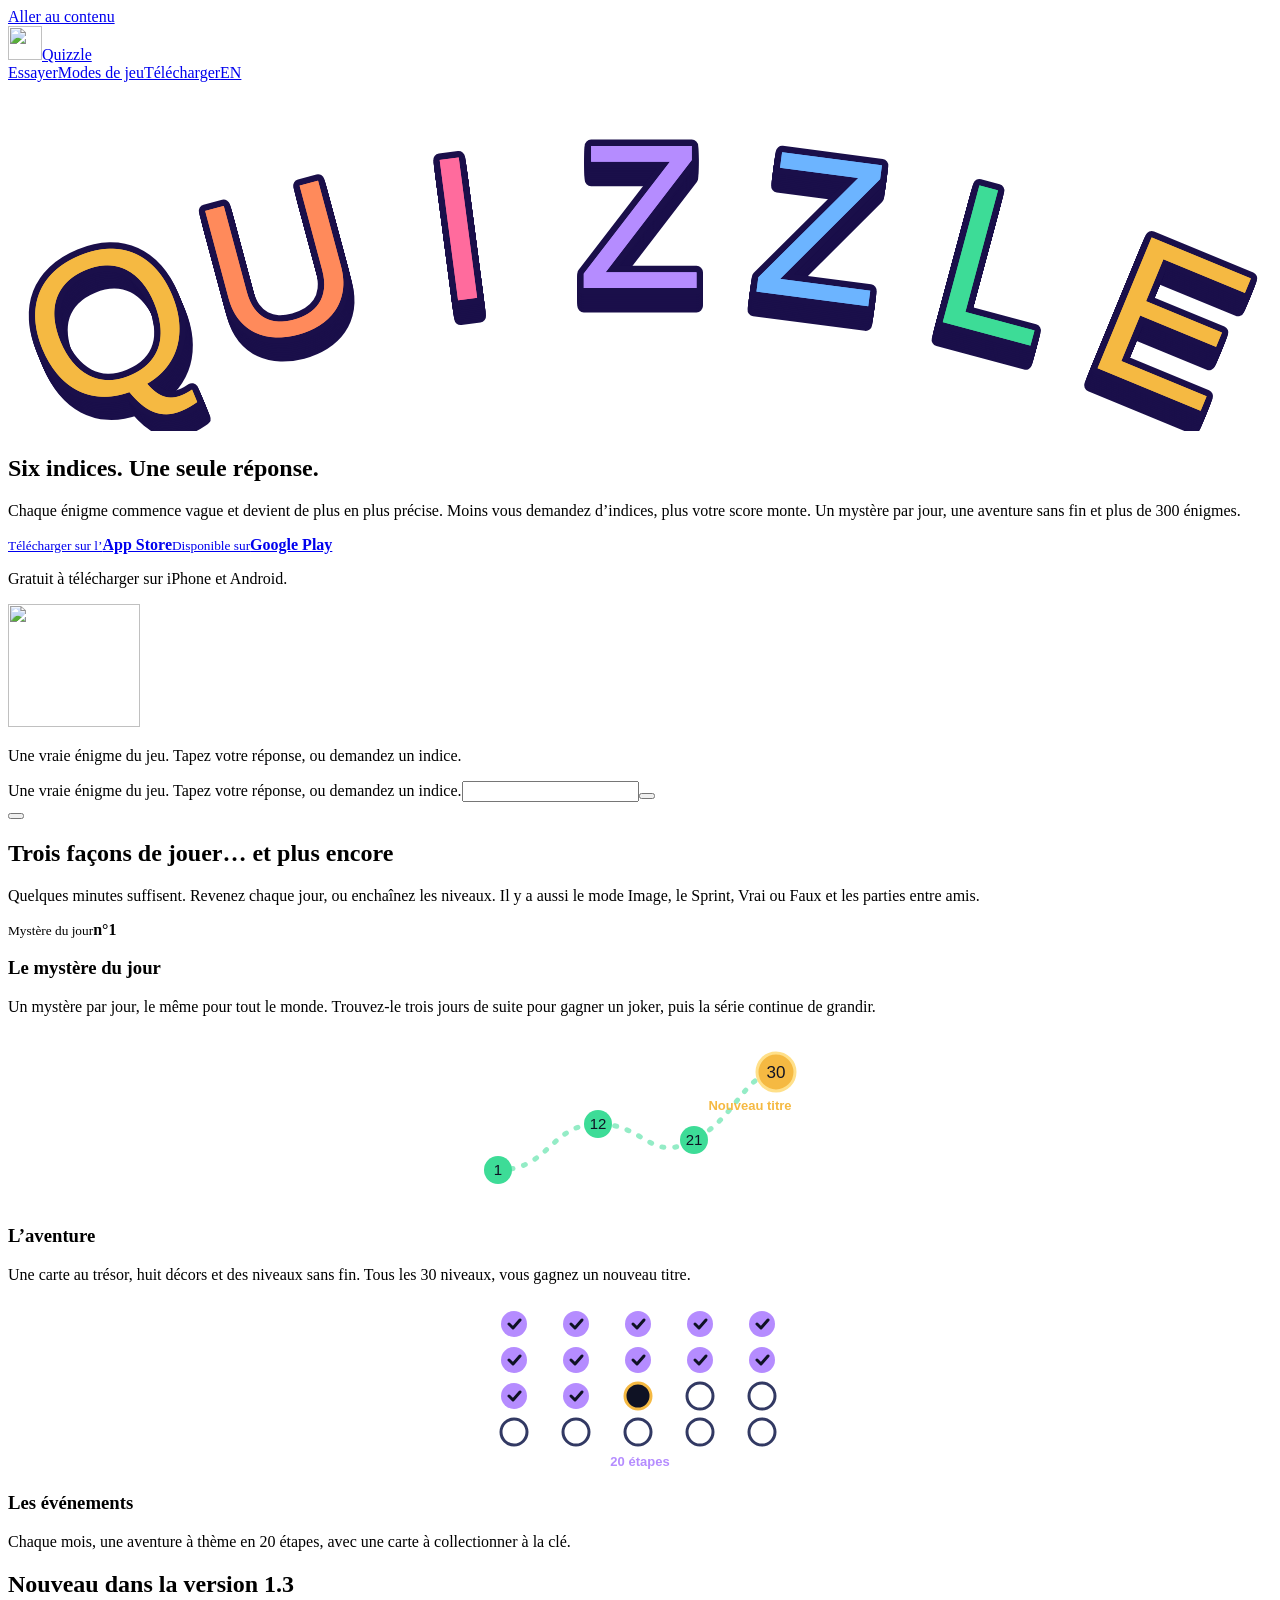
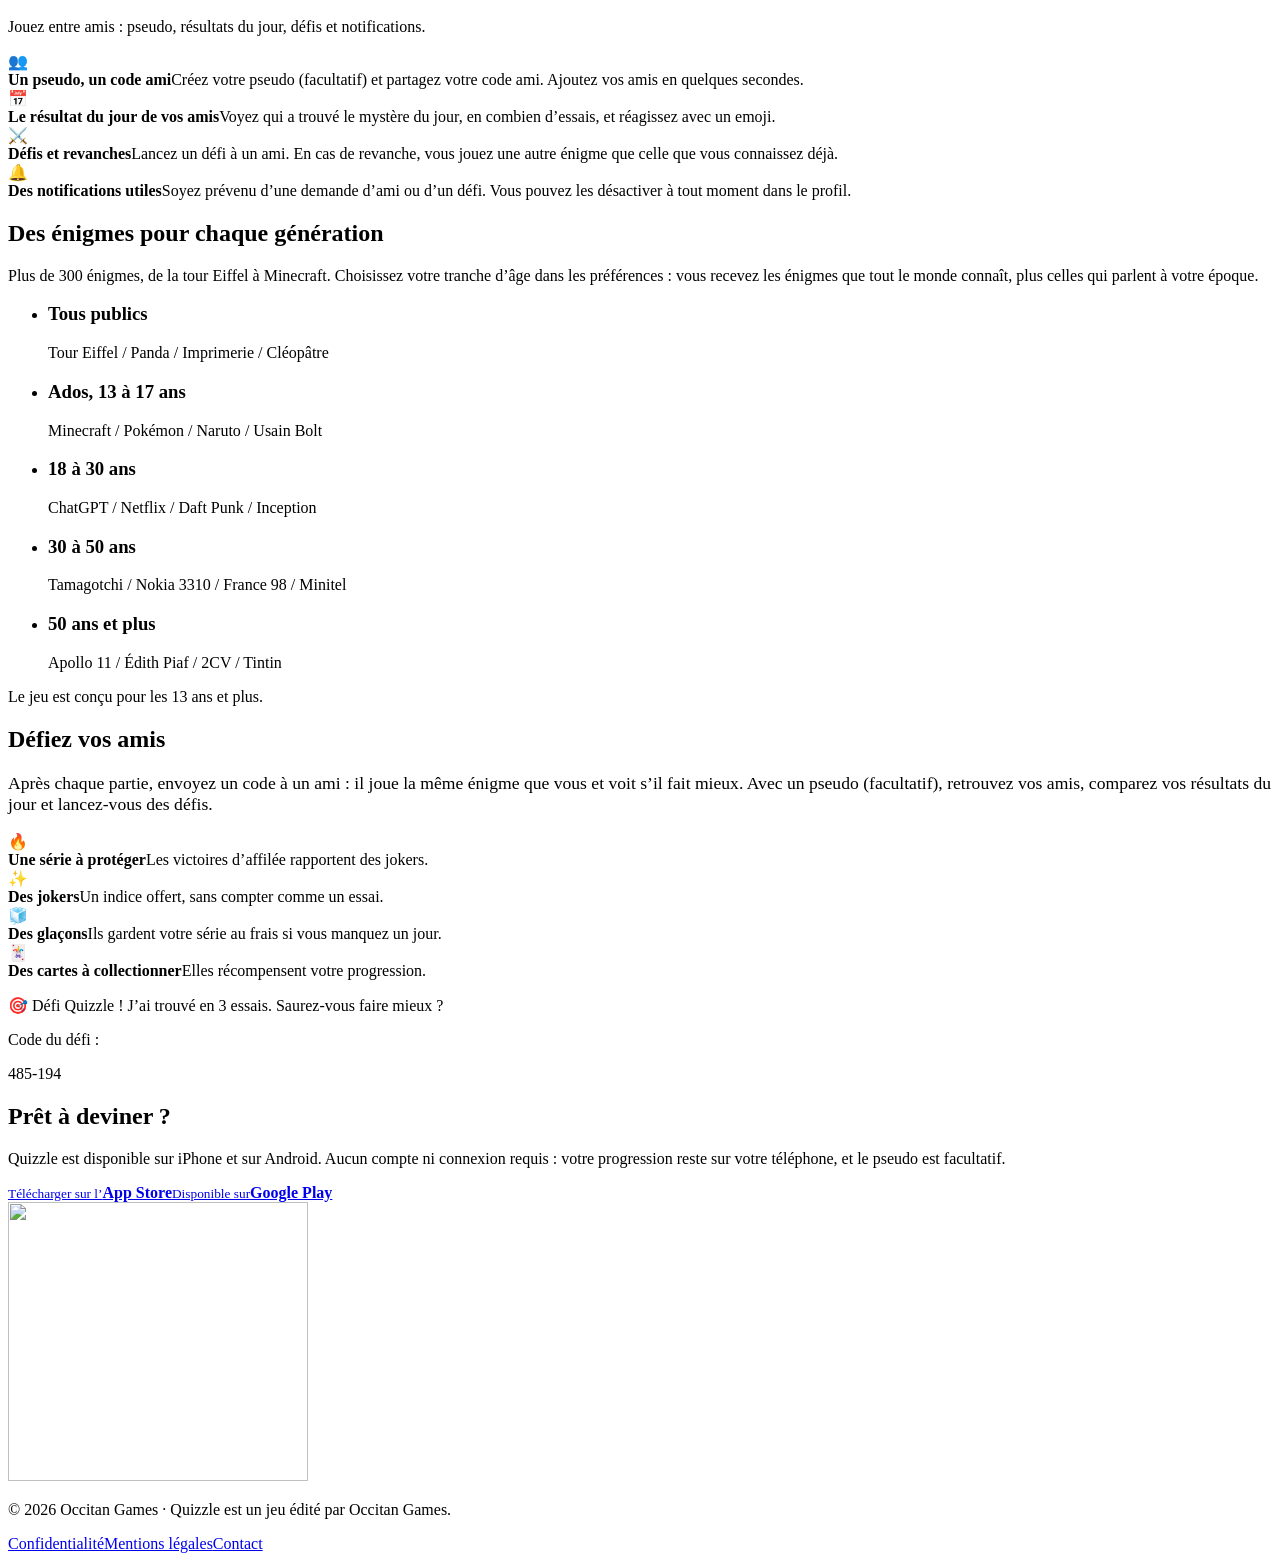
==== site/index.html @ 83d64d80 "Site : nouveautés de la 1.3 (pseudo, amis, défis, notifications), mention « sans compte » mise à jou" ====
<!doctype html>
<html lang="fr">
<head>
<meta charset="utf-8">
<meta name="viewport" content="width=device-width, initial-scale=1">
<title>Quizzle, le jeu des mystères : devinez à partir d’indices</title>
<meta name="description" content="Quizzle : six indices, une réponse. Un mystère par jour, une aventure sans fin, des événements mensuels, un mode Image, un Sprint et plus de 300 énigmes pour tous les âges. Gratuit sur iPhone et Android.">
<meta name="theme-color" content="#0F1224">

<link rel="canonical" href="https://occitangames.com/">
<link rel="alternate" hreflang="fr" href="https://occitangames.com/">
<link rel="alternate" hreflang="en" href="https://occitangames.com/en/">
<meta property="og:type" content="website">
<meta property="og:title" content="Quizzle, le jeu des mystères : devinez à partir d’indices">
<meta property="og:description" content="Quizzle : six indices, une réponse. Un mystère par jour, une aventure sans fin, des événements mensuels, un mode Image, un Sprint et plus de 300 énigmes pour tous les âges. Gratuit sur iPhone et Android.">
<meta property="og:image" content="https://occitangames.com/img/og.png">
<meta property="og:url" content="https://occitangames.com/">
<meta name="twitter:card" content="summary_large_image">
<link rel="icon" type="image/png" href="img/favicon.png">
<link rel="apple-touch-icon" href="img/apple-touch-icon.png">
<link rel="preload" href="fonts/lilita-one-latin-400-normal.woff2" as="font" type="font/woff2" crossorigin>
<link rel="stylesheet" href="assets/style.css">
</head>
<body>
<a class="saut" href="#contenu">Aller au contenu</a>
<header class="entete"><div class="conteneur">
<a class="marque" href="./"><img src="img/favicon.png" alt="" width="34" height="34">Quizzle</a>
<nav class="nav" aria-label="Navigation"><a class="lien-nav" href="#essai">Essayer</a><a class="lien-nav" href="#modes">Modes de jeu</a><a class="lien-nav" href="#telecharger">Télécharger</a><a class="langue" href="en/" hreflang="en" lang="en" aria-label="English version">EN</a></nav>
</div></header>
<main id="contenu">
<section class="heros"><div class="conteneur">
<div>
<svg class="mot-marque" viewBox="-24 0 688 190" role="img" aria-label="Quizzle"><g transform="translate(44.9 166.6) rotate(-22.46)"><g class="lettre" style="--i:0" text-anchor="middle" font-family="Lilita One, sans-serif" font-size="112"><text y="10" fill="#7a5c21" stroke="#1A0F4A" stroke-width="7" stroke-linejoin="round">Q</text><text y="9" fill="#7d5f22" stroke="#1A0F4A" stroke-width="7" stroke-linejoin="round">Q</text><text y="8" fill="#806123" stroke="#1A0F4A" stroke-width="7" stroke-linejoin="round">Q</text><text y="7" fill="#836323" stroke="#1A0F4A" stroke-width="7" stroke-linejoin="round">Q</text><text y="6" fill="#866524" stroke="#1A0F4A" stroke-width="7" stroke-linejoin="round">Q</text><text y="5" fill="#896825" stroke="#1A0F4A" stroke-width="7" stroke-linejoin="round">Q</text><text y="4" fill="#8c6a26" stroke="#1A0F4A" stroke-width="7" stroke-linejoin="round">Q</text><text y="3" fill="#8f6c27" stroke="#1A0F4A" stroke-width="7" stroke-linejoin="round">Q</text><text y="2" fill="#926e27" stroke="#1A0F4A" stroke-width="7" stroke-linejoin="round">Q</text><text y="1" fill="#957028" stroke="#1A0F4A" stroke-width="7" stroke-linejoin="round">Q</text><text fill="#F5B942" stroke="#1A0F4A" stroke-width="7" stroke-linejoin="round" paint-order="stroke">Q</text><text fill="#F5B942" stroke="none">Q</text></g></g><g transform="translate(134.0 136.4) rotate(-14.97)"><g class="lettre" style="--i:1" text-anchor="middle" font-family="Lilita One, sans-serif" font-size="112"><text y="10" fill="#80452e" stroke="#1A0F4A" stroke-width="7" stroke-linejoin="round">U</text><text y="9" fill="#83472f" stroke="#1A0F4A" stroke-width="7" stroke-linejoin="round">U</text><text y="8" fill="#864830" stroke="#1A0F4A" stroke-width="7" stroke-linejoin="round">U</text><text y="7" fill="#894a31" stroke="#1A0F4A" stroke-width="7" stroke-linejoin="round">U</text><text y="6" fill="#8c4c32" stroke="#1A0F4A" stroke-width="7" stroke-linejoin="round">U</text><text y="5" fill="#8f4d33" stroke="#1A0F4A" stroke-width="7" stroke-linejoin="round">U</text><text y="4" fill="#924f34" stroke="#1A0F4A" stroke-width="7" stroke-linejoin="round">U</text><text y="3" fill="#955135" stroke="#1A0F4A" stroke-width="7" stroke-linejoin="round">U</text><text y="2" fill="#985236" stroke="#1A0F4A" stroke-width="7" stroke-linejoin="round">U</text><text y="1" fill="#9b5437" stroke="#1A0F4A" stroke-width="7" stroke-linejoin="round">U</text><text fill="#FF8A5B" stroke="#1A0F4A" stroke-width="7" stroke-linejoin="round" paint-order="stroke">U</text><text fill="#FF8A5B" stroke="none">U</text></g></g><g transform="translate(226.2 118.1) rotate(-7.49)"><g class="lettre" style="--i:2" text-anchor="middle" font-family="Lilita One, sans-serif" font-size="112"><text y="10" fill="#80364e" stroke="#1A0F4A" stroke-width="7" stroke-linejoin="round">I</text><text y="9" fill="#833750" stroke="#1A0F4A" stroke-width="7" stroke-linejoin="round">I</text><text y="8" fill="#863852" stroke="#1A0F4A" stroke-width="7" stroke-linejoin="round">I</text><text y="7" fill="#893954" stroke="#1A0F4A" stroke-width="7" stroke-linejoin="round">I</text><text y="6" fill="#8c3b56" stroke="#1A0F4A" stroke-width="7" stroke-linejoin="round">I</text><text y="5" fill="#8f3c58" stroke="#1A0F4A" stroke-width="7" stroke-linejoin="round">I</text><text y="4" fill="#923d5a" stroke="#1A0F4A" stroke-width="7" stroke-linejoin="round">I</text><text y="3" fill="#953e5c" stroke="#1A0F4A" stroke-width="7" stroke-linejoin="round">I</text><text y="2" fill="#98405e" stroke="#1A0F4A" stroke-width="7" stroke-linejoin="round">I</text><text y="1" fill="#9b415f" stroke="#1A0F4A" stroke-width="7" stroke-linejoin="round">I</text><text fill="#FF6B9D" stroke="#1A0F4A" stroke-width="7" stroke-linejoin="round" paint-order="stroke">I</text><text fill="#FF6B9D" stroke="none">I</text></g></g><g transform="translate(320.0 112.0) rotate(0.00)"><g class="lettre" style="--i:3" text-anchor="middle" font-family="Lilita One, sans-serif" font-size="112"><text y="10" fill="#5a4680" stroke="#1A0F4A" stroke-width="7" stroke-linejoin="round">Z</text><text y="9" fill="#5d4883" stroke="#1A0F4A" stroke-width="7" stroke-linejoin="round">Z</text><text y="8" fill="#5f4986" stroke="#1A0F4A" stroke-width="7" stroke-linejoin="round">Z</text><text y="7" fill="#614b89" stroke="#1A0F4A" stroke-width="7" stroke-linejoin="round">Z</text><text y="6" fill="#634d8c" stroke="#1A0F4A" stroke-width="7" stroke-linejoin="round">Z</text><text y="5" fill="#654e8f" stroke="#1A0F4A" stroke-width="7" stroke-linejoin="round">Z</text><text y="4" fill="#685092" stroke="#1A0F4A" stroke-width="7" stroke-linejoin="round">Z</text><text y="3" fill="#6a5295" stroke="#1A0F4A" stroke-width="7" stroke-linejoin="round">Z</text><text y="2" fill="#6c5398" stroke="#1A0F4A" stroke-width="7" stroke-linejoin="round">Z</text><text y="1" fill="#6e559b" stroke="#1A0F4A" stroke-width="7" stroke-linejoin="round">Z</text><text fill="#B58CFF" stroke="#1A0F4A" stroke-width="7" stroke-linejoin="round" paint-order="stroke">Z</text><text fill="#B58CFF" stroke="none">Z</text></g></g><g transform="translate(413.8 118.1) rotate(7.49)"><g class="lettre" style="--i:4" text-anchor="middle" font-family="Lilita One, sans-serif" font-size="112"><text y="10" fill="#365a80" stroke="#1A0F4A" stroke-width="7" stroke-linejoin="round">Z</text><text y="9" fill="#375c83" stroke="#1A0F4A" stroke-width="7" stroke-linejoin="round">Z</text><text y="8" fill="#395e86" stroke="#1A0F4A" stroke-width="7" stroke-linejoin="round">Z</text><text y="7" fill="#3a6089" stroke="#1A0F4A" stroke-width="7" stroke-linejoin="round">Z</text><text y="6" fill="#3b638c" stroke="#1A0F4A" stroke-width="7" stroke-linejoin="round">Z</text><text y="5" fill="#3c658f" stroke="#1A0F4A" stroke-width="7" stroke-linejoin="round">Z</text><text y="4" fill="#3e6792" stroke="#1A0F4A" stroke-width="7" stroke-linejoin="round">Z</text><text y="3" fill="#3f6995" stroke="#1A0F4A" stroke-width="7" stroke-linejoin="round">Z</text><text y="2" fill="#406b98" stroke="#1A0F4A" stroke-width="7" stroke-linejoin="round">Z</text><text y="1" fill="#426d9b" stroke="#1A0F4A" stroke-width="7" stroke-linejoin="round">Z</text><text fill="#6CB4FF" stroke="#1A0F4A" stroke-width="7" stroke-linejoin="round" paint-order="stroke">Z</text><text fill="#6CB4FF" stroke="none">Z</text></g></g><g transform="translate(506.0 136.4) rotate(14.97)"><g class="lettre" style="--i:5" text-anchor="middle" font-family="Lilita One, sans-serif" font-size="112"><text y="10" fill="#1e6e4c" stroke="#1A0F4A" stroke-width="7" stroke-linejoin="round">L</text><text y="9" fill="#1f714d" stroke="#1A0F4A" stroke-width="7" stroke-linejoin="round">L</text><text y="8" fill="#20734f" stroke="#1A0F4A" stroke-width="7" stroke-linejoin="round">L</text><text y="7" fill="#217651" stroke="#1A0F4A" stroke-width="7" stroke-linejoin="round">L</text><text y="6" fill="#217953" stroke="#1A0F4A" stroke-width="7" stroke-linejoin="round">L</text><text y="5" fill="#227b55" stroke="#1A0F4A" stroke-width="7" stroke-linejoin="round">L</text><text y="4" fill="#237e56" stroke="#1A0F4A" stroke-width="7" stroke-linejoin="round">L</text><text y="3" fill="#248058" stroke="#1A0F4A" stroke-width="7" stroke-linejoin="round">L</text><text y="2" fill="#24835a" stroke="#1A0F4A" stroke-width="7" stroke-linejoin="round">L</text><text y="1" fill="#25865c" stroke="#1A0F4A" stroke-width="7" stroke-linejoin="round">L</text><text fill="#3DDC97" stroke="#1A0F4A" stroke-width="7" stroke-linejoin="round" paint-order="stroke">L</text><text fill="#3DDC97" stroke="none">L</text></g></g><g transform="translate(595.1 166.6) rotate(22.46)"><g class="lettre" style="--i:6" text-anchor="middle" font-family="Lilita One, sans-serif" font-size="112"><text y="10" fill="#7a5c21" stroke="#1A0F4A" stroke-width="7" stroke-linejoin="round">E</text><text y="9" fill="#7d5f22" stroke="#1A0F4A" stroke-width="7" stroke-linejoin="round">E</text><text y="8" fill="#806123" stroke="#1A0F4A" stroke-width="7" stroke-linejoin="round">E</text><text y="7" fill="#836323" stroke="#1A0F4A" stroke-width="7" stroke-linejoin="round">E</text><text y="6" fill="#866524" stroke="#1A0F4A" stroke-width="7" stroke-linejoin="round">E</text><text y="5" fill="#896825" stroke="#1A0F4A" stroke-width="7" stroke-linejoin="round">E</text><text y="4" fill="#8c6a26" stroke="#1A0F4A" stroke-width="7" stroke-linejoin="round">E</text><text y="3" fill="#8f6c27" stroke="#1A0F4A" stroke-width="7" stroke-linejoin="round">E</text><text y="2" fill="#926e27" stroke="#1A0F4A" stroke-width="7" stroke-linejoin="round">E</text><text y="1" fill="#957028" stroke="#1A0F4A" stroke-width="7" stroke-linejoin="round">E</text><text fill="#F5B942" stroke="#1A0F4A" stroke-width="7" stroke-linejoin="round" paint-order="stroke">E</text><text fill="#F5B942" stroke="none">E</text></g></g></svg>
<h1>Six indices. Une seule réponse.</h1>
<p class="chapeau">Chaque énigme commence vague et devient de plus en plus précise. Moins vous demandez d’indices, plus votre score monte. Un mystère par jour, une aventure sans fin et plus de 300 énigmes.</p>
<div class="boutiques"><a class="boutique" href="https://apps.apple.com/fr/app/quizzle/id6826238020" rel="noopener"><small>Télécharger sur l’</small><strong>App Store</strong></a><a class="boutique" href="https://play.google.com/store/apps/details?id=com.occitangames.quizzle" rel="noopener"><small>Disponible sur</small><strong>Google Play</strong></a></div>
<p class="note-bientot">Gratuit à télécharger sur iPhone et Android.</p>
</div>
<div class="essai" id="essai">
<img class="mascotte-coin" src="img/mascotte.svg" alt="" width="132" height="123">
<p class="essai-intro">Une vraie énigme du jeu. Tapez votre réponse, ou demandez un indice.</p>
<div class="enigme" id="enigme">
<p class="enigme-cat"></p>
<ol class="indices" aria-live="polite"></ol>
<div class="pastilles"></div>
<form class="saisie" autocomplete="off"><label class="sr-only" for="reponse">Une vraie énigme du jeu. Tapez votre réponse, ou demandez un indice.</label><input id="reponse" name="reponse" type="text" enterkeyhint="send" autocapitalize="words" spellcheck="false"><button class="btn" type="submit"></button></form>
<div class="actions"><button class="btn btn-2" type="button" data-suivant></button></div>
<p class="message" role="status"></p>
<div class="resultat-zone"></div>
</div>
</div>
</div></section>

<section id="modes"><div class="conteneur">
<div class="intro-section"><h2>Trois façons de jouer… et plus encore</h2><p>Quelques minutes suffisent. Revenez chaque jour, ou enchaînez les niveaux. Il y a aussi le mode Image, le Sprint, Vrai ou Faux et les parties entre amis.</p></div>
<div class="modes">
<article class="mode">
<div class="visuel"><div class="ticket"><div class="ticket-corps"><small>Mystère du jour</small><strong>n°<span data-numero>1</span></strong><div class="ticket-pips" aria-hidden="true"><i></i><i></i><i></i><i></i><i></i><i></i></div></div></div></div>
<h3>Le mystère du jour</h3><p>Un mystère par jour, le même pour tout le monde. Trouvez-le trois jours de suite pour gagner un joker, puis la série continue de grandir.</p>
</article>
<article class="mode">
<div class="visuel"><svg viewBox="0 0 320 170" role="img" aria-label="Nouveau titre" width="100%" height="170">
<path d="M18 138 C70 138 70 92 118 92 S170 132 214 108 S262 44 296 40" fill="none" stroke="#3DDC97" stroke-opacity=".55" stroke-width="5" stroke-dasharray="2 11" stroke-linecap="round"/>
<g font-family="Lilita One, sans-serif" font-size="15" text-anchor="middle" fill="#0F1224">
<circle cx="18" cy="138" r="14" fill="#3DDC97"/><text x="18" y="143">1</text>
<circle cx="118" cy="92" r="14" fill="#3DDC97"/><text x="118" y="97">12</text>
<circle cx="214" cy="108" r="14" fill="#3DDC97"/><text x="214" y="113">21</text>
<circle cx="296" cy="40" r="19" fill="#F5B942" stroke="#FFE08A" stroke-width="3"/><text x="296" y="46" font-size="17">30</text>
</g>
<text x="270" y="78" text-anchor="middle" fill="#F5B942" font-family="DM Sans, sans-serif" font-weight="700" font-size="13">Nouveau titre</text>
</svg></div>
<h3>L’aventure</h3><p>Une carte au trésor, huit décors et des niveaux sans fin. Tous les 30 niveaux, vous gagnez un nouveau titre.</p>
</article>
<article class="mode">
<div class="visuel"><svg viewBox="0 0 320 170" role="img" aria-label="20 étapes" width="100%" height="170"><circle cx="34" cy="24" r="13" fill="#B58CFF"/><path d="M29 24 l4 4 l7 -8" fill="none" stroke="#0F1224" stroke-width="3" stroke-linecap="round" stroke-linejoin="round"/><circle cx="96" cy="24" r="13" fill="#B58CFF"/><path d="M91 24 l4 4 l7 -8" fill="none" stroke="#0F1224" stroke-width="3" stroke-linecap="round" stroke-linejoin="round"/><circle cx="158" cy="24" r="13" fill="#B58CFF"/><path d="M153 24 l4 4 l7 -8" fill="none" stroke="#0F1224" stroke-width="3" stroke-linecap="round" stroke-linejoin="round"/><circle cx="220" cy="24" r="13" fill="#B58CFF"/><path d="M215 24 l4 4 l7 -8" fill="none" stroke="#0F1224" stroke-width="3" stroke-linecap="round" stroke-linejoin="round"/><circle cx="282" cy="24" r="13" fill="#B58CFF"/><path d="M277 24 l4 4 l7 -8" fill="none" stroke="#0F1224" stroke-width="3" stroke-linecap="round" stroke-linejoin="round"/><circle cx="34" cy="60" r="13" fill="#B58CFF"/><path d="M29 60 l4 4 l7 -8" fill="none" stroke="#0F1224" stroke-width="3" stroke-linecap="round" stroke-linejoin="round"/><circle cx="96" cy="60" r="13" fill="#B58CFF"/><path d="M91 60 l4 4 l7 -8" fill="none" stroke="#0F1224" stroke-width="3" stroke-linecap="round" stroke-linejoin="round"/><circle cx="158" cy="60" r="13" fill="#B58CFF"/><path d="M153 60 l4 4 l7 -8" fill="none" stroke="#0F1224" stroke-width="3" stroke-linecap="round" stroke-linejoin="round"/><circle cx="220" cy="60" r="13" fill="#B58CFF"/><path d="M215 60 l4 4 l7 -8" fill="none" stroke="#0F1224" stroke-width="3" stroke-linecap="round" stroke-linejoin="round"/><circle cx="282" cy="60" r="13" fill="#B58CFF"/><path d="M277 60 l4 4 l7 -8" fill="none" stroke="#0F1224" stroke-width="3" stroke-linecap="round" stroke-linejoin="round"/><circle cx="34" cy="96" r="13" fill="#B58CFF"/><path d="M29 96 l4 4 l7 -8" fill="none" stroke="#0F1224" stroke-width="3" stroke-linecap="round" stroke-linejoin="round"/><circle cx="96" cy="96" r="13" fill="#B58CFF"/><path d="M91 96 l4 4 l7 -8" fill="none" stroke="#0F1224" stroke-width="3" stroke-linecap="round" stroke-linejoin="round"/><circle cx="158" cy="96" r="13" fill="#0F1224" stroke="#F5B942" stroke-width="3"/><circle cx="220" cy="96" r="13" fill="none" stroke="#323963" stroke-width="3"/><circle cx="282" cy="96" r="13" fill="none" stroke="#323963" stroke-width="3"/><circle cx="34" cy="132" r="13" fill="none" stroke="#323963" stroke-width="3"/><circle cx="96" cy="132" r="13" fill="none" stroke="#323963" stroke-width="3"/><circle cx="158" cy="132" r="13" fill="none" stroke="#323963" stroke-width="3"/><circle cx="220" cy="132" r="13" fill="none" stroke="#323963" stroke-width="3"/><circle cx="282" cy="132" r="13" fill="none" stroke="#323963" stroke-width="3"/><text x="160" y="166" text-anchor="middle" fill="#B58CFF" font-family="DM Sans, sans-serif" font-weight="700" font-size="13">20 étapes</text></svg></div>
<h3>Les événements</h3><p>Chaque mois, une aventure à thème en 20 étapes, avec une carte à collectionner à la clé.</p>
</article>
</div>
</div></section>

<section id="nouveautes"><div class="conteneur">
<div class="intro-section"><h2>Nouveau dans la version 1.3</h2><p>Jouez entre amis : pseudo, résultats du jour, défis et notifications.</p></div>
<div class="petits">
<div class="petit"><span class="emoji" aria-hidden="true">👥</span><div><strong>Un pseudo, un code ami</strong><span>Créez votre pseudo (facultatif) et partagez votre code ami. Ajoutez vos amis en quelques secondes.</span></div></div>
<div class="petit"><span class="emoji" aria-hidden="true">📅</span><div><strong>Le résultat du jour de vos amis</strong><span>Voyez qui a trouvé le mystère du jour, en combien d’essais, et réagissez avec un emoji.</span></div></div>
<div class="petit"><span class="emoji" aria-hidden="true">⚔️</span><div><strong>Défis et revanches</strong><span>Lancez un défi à un ami. En cas de revanche, vous jouez une autre énigme que celle que vous connaissez déjà.</span></div></div>
<div class="petit"><span class="emoji" aria-hidden="true">🔔</span><div><strong>Des notifications utiles</strong><span>Soyez prévenu d’une demande d’ami ou d’un défi. Vous pouvez les désactiver à tout moment dans le profil.</span></div></div>
</div>
</div></section>

<section class="ages-fond"><div class="conteneur">
<div class="intro-section"><h2>Des énigmes pour chaque génération</h2><p>Plus de 300 énigmes, de la tour Eiffel à Minecraft. Choisissez votre tranche d’âge dans les préférences : vous recevez les énigmes que tout le monde connaît, plus celles qui parlent à votre époque.</p></div>
<ul class="ages"><li><h3>Tous publics</h3><p class="sujets"> Tour Eiffel <span aria-hidden="true">/</span> Panda <span aria-hidden="true">/</span> Imprimerie <span aria-hidden="true">/</span> Cléopâtre </p></li><li><h3>Ados, 13 à 17 ans</h3><p class="sujets"> Minecraft <span aria-hidden="true">/</span> Pokémon <span aria-hidden="true">/</span> Naruto <span aria-hidden="true">/</span> Usain Bolt </p></li><li><h3>18 à 30 ans</h3><p class="sujets"> ChatGPT <span aria-hidden="true">/</span> Netflix <span aria-hidden="true">/</span> Daft Punk <span aria-hidden="true">/</span> Inception </p></li><li><h3>30 à 50 ans</h3><p class="sujets"> Tamagotchi <span aria-hidden="true">/</span> Nokia 3310 <span aria-hidden="true">/</span> France 98 <span aria-hidden="true">/</span> Minitel </p></li><li><h3>50 ans et plus</h3><p class="sujets"> Apollo 11 <span aria-hidden="true">/</span> Édith Piaf <span aria-hidden="true">/</span> 2CV <span aria-hidden="true">/</span> Tintin </p></li></ul>
<p class="ages-note">Le jeu est conçu pour les 13 ans et plus.</p>
</div></section>

<section><div class="conteneur amis">
<div>
<h2>Défiez vos amis</h2>
<p class="intro-section" style="color:var(--texte-2);margin-top:14px;font-size:1.1rem">Après chaque partie, envoyez un code à un ami : il joue la même énigme que vous et voit s’il fait mieux. Avec un pseudo (facultatif), retrouvez vos amis, comparez vos résultats du jour et lancez-vous des défis.</p>
<div class="petits">
<div class="petit"><span class="emoji" aria-hidden="true">🔥</span><div><strong>Une série à protéger</strong><span>Les victoires d’affilée rapportent des jokers.</span></div></div>
<div class="petit"><span class="emoji" aria-hidden="true">✨</span><div><strong>Des jokers</strong><span>Un indice offert, sans compter comme un essai.</span></div></div>
<div class="petit"><span class="emoji" aria-hidden="true">🧊</span><div><strong>Des glaçons</strong><span>Ils gardent votre série au frais si vous manquez un jour.</span></div></div>
<div class="petit"><span class="emoji" aria-hidden="true">🃏</span><div><strong>Des cartes à collectionner</strong><span>Elles récompensent votre progression.</span></div></div>
</div>
</div>
<div class="bulle"><p>🎯 Défi Quizzle ! J’ai trouvé en 3 essais. Saurez-vous faire mieux ?</p><p>Code du défi :</p><p><span class="code">485-194</span></p></div>
</div></section>

<section class="final" id="telecharger"><div class="conteneur"><div class="final-corps">
<div>
<h2>Prêt à deviner ?</h2>
<p>Quizzle est disponible sur iPhone et sur Android. Aucun compte ni connexion requis : votre progression reste sur votre téléphone, et le pseudo est facultatif.</p>
<div class="boutiques"><a class="boutique" href="https://apps.apple.com/fr/app/quizzle/id6826238020" rel="noopener"><small>Télécharger sur l’</small><strong>App Store</strong></a><a class="boutique" href="https://play.google.com/store/apps/details?id=com.occitangames.quizzle" rel="noopener"><small>Disponible sur</small><strong>Google Play</strong></a></div>
</div>
<img class="final-mascotte" src="img/mascotte.svg" alt="" width="300" height="279" loading="lazy">
</div></div></section>
</main>
<script src="assets/app.js" defer></script>
<footer class="pied"><div class="conteneur">
<p>© 2026 Occitan Games · Quizzle est un jeu édité par Occitan Games.</p>
<nav aria-label="Confidentialité"><a href="confidentialite.html">Confidentialité</a><a href="mentions-legales.html">Mentions légales</a><a href="mailto:contact@occitangames.com">Contact</a></nav>
</div></footer>
</body>
</html>
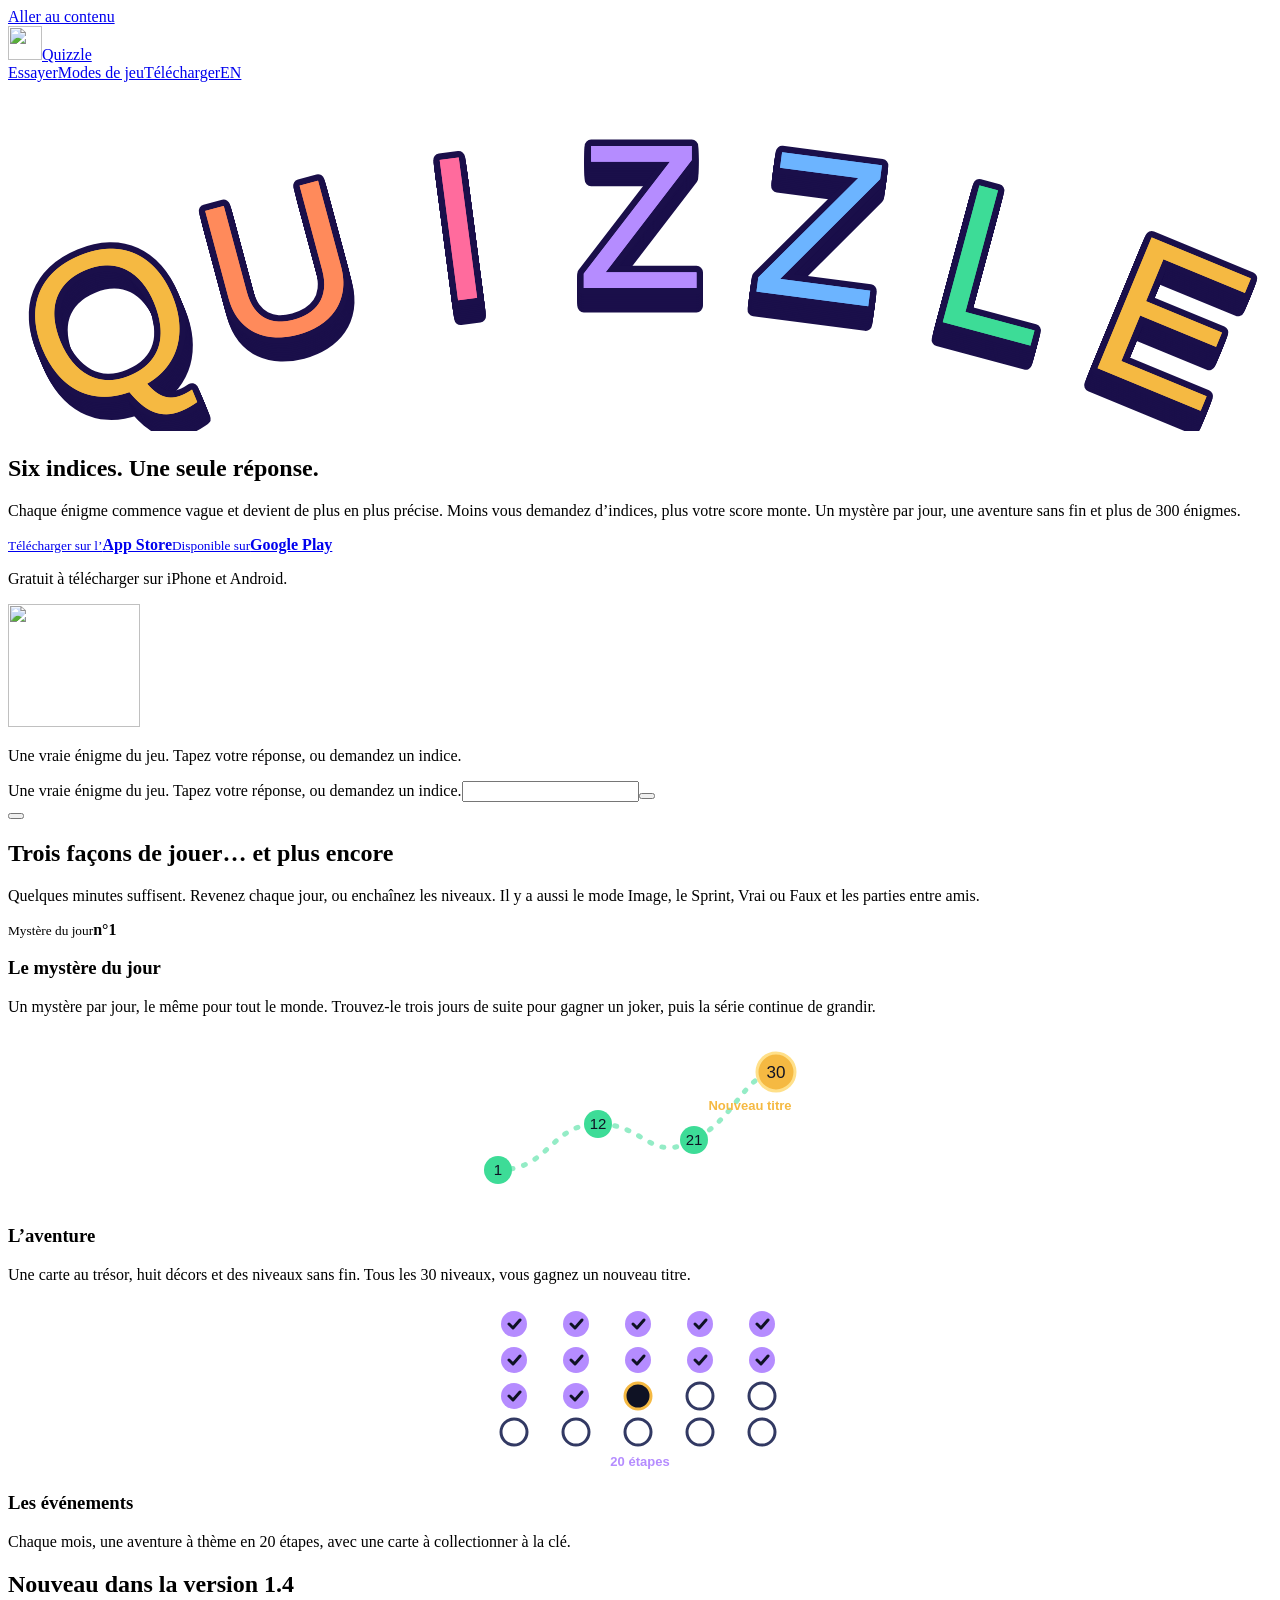
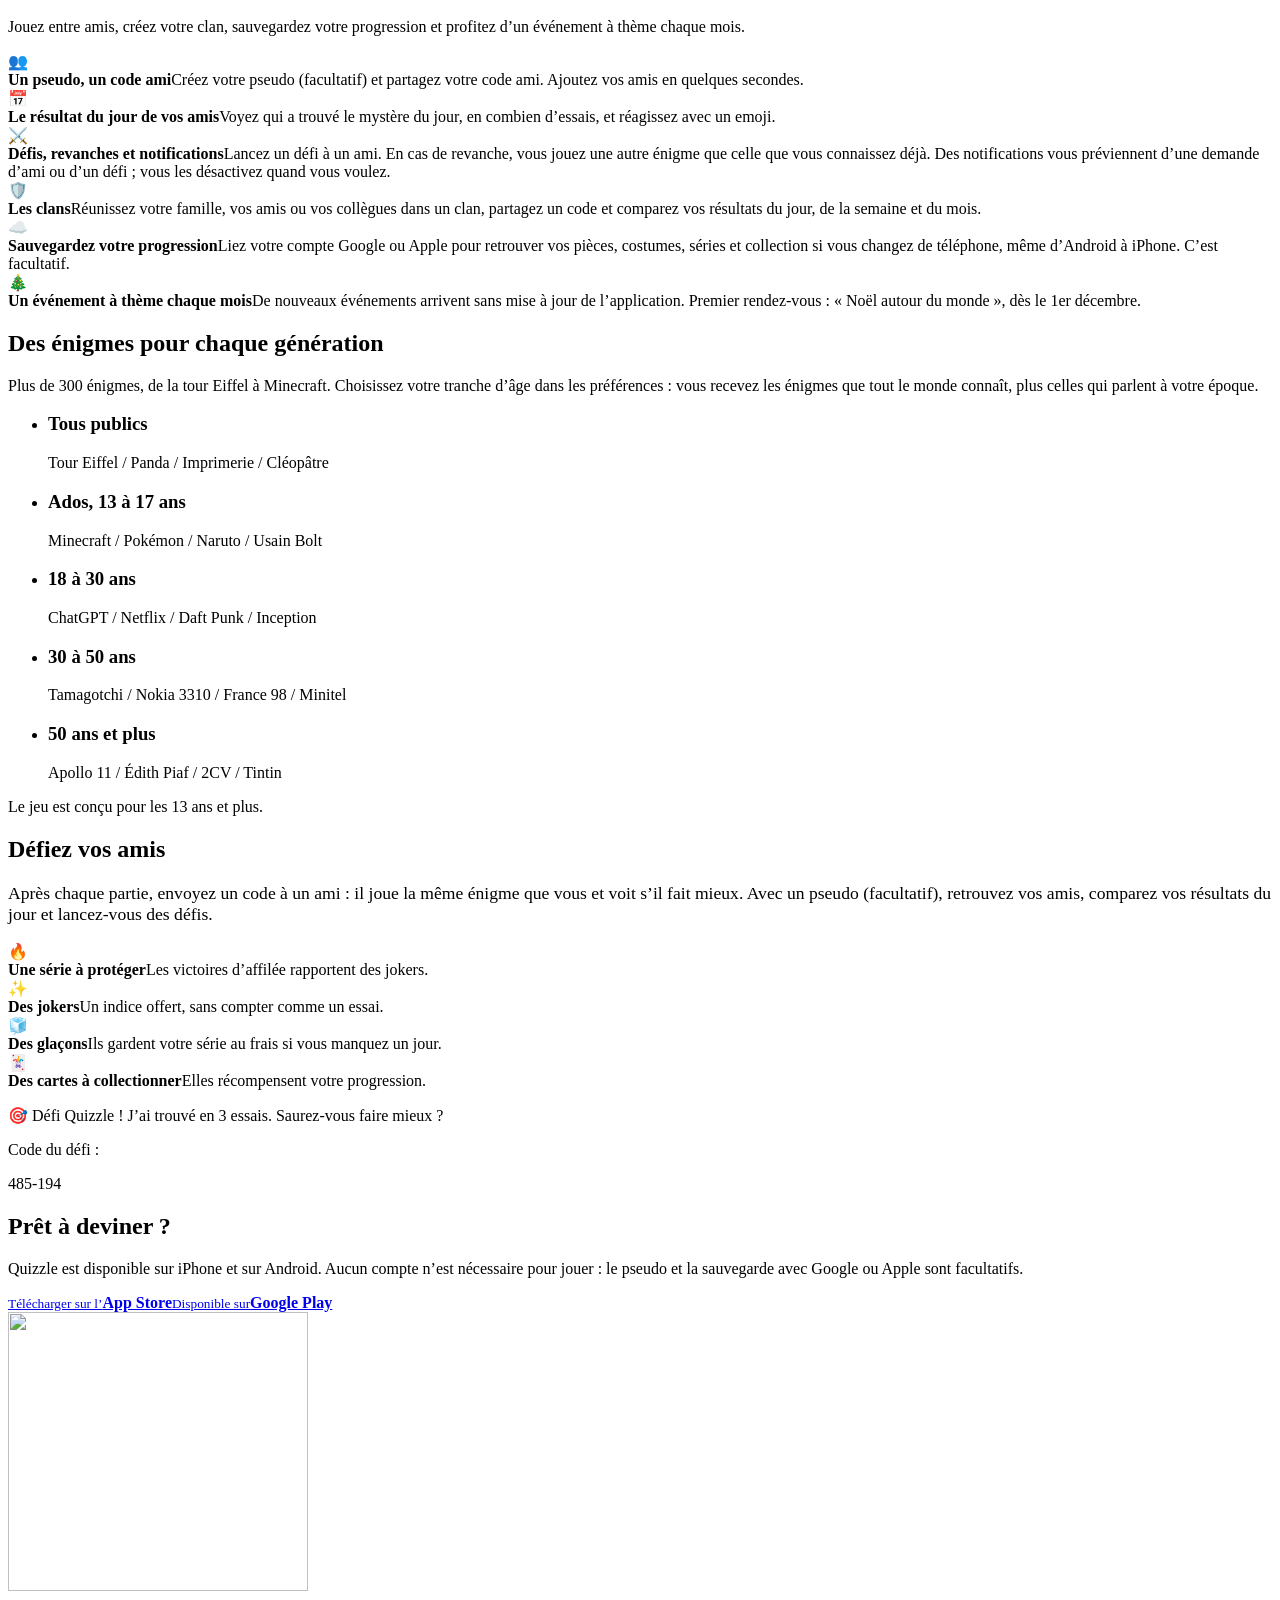
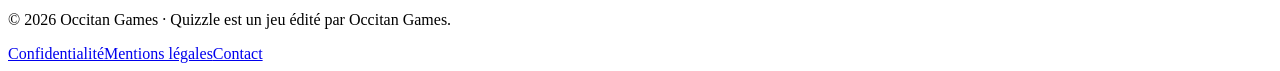
==== commit 80b9ed6a: "Site : section « Nouveau dans la version 1.4 » (regroupe les nouveautés 1.3 et 1.4 : amis, clans, sa" ====
--- a/site/index.html
+++ b/site/index.html
@@ -79,12 +79,14 @@
 </div></section>
 
 <section id="nouveautes"><div class="conteneur">
-<div class="intro-section"><h2>Nouveau dans la version 1.3</h2><p>Jouez entre amis : pseudo, résultats du jour, défis et notifications.</p></div>
+<div class="intro-section"><h2>Nouveau dans la version 1.4</h2><p>Jouez entre amis, créez votre clan, sauvegardez votre progression et profitez d’un événement à thème chaque mois.</p></div>
 <div class="petits">
 <div class="petit"><span class="emoji" aria-hidden="true">👥</span><div><strong>Un pseudo, un code ami</strong><span>Créez votre pseudo (facultatif) et partagez votre code ami. Ajoutez vos amis en quelques secondes.</span></div></div>
 <div class="petit"><span class="emoji" aria-hidden="true">📅</span><div><strong>Le résultat du jour de vos amis</strong><span>Voyez qui a trouvé le mystère du jour, en combien d’essais, et réagissez avec un emoji.</span></div></div>
-<div class="petit"><span class="emoji" aria-hidden="true">⚔️</span><div><strong>Défis et revanches</strong><span>Lancez un défi à un ami. En cas de revanche, vous jouez une autre énigme que celle que vous connaissez déjà.</span></div></div>
-<div class="petit"><span class="emoji" aria-hidden="true">🔔</span><div><strong>Des notifications utiles</strong><span>Soyez prévenu d’une demande d’ami ou d’un défi. Vous pouvez les désactiver à tout moment dans le profil.</span></div></div>
+<div class="petit"><span class="emoji" aria-hidden="true">⚔️</span><div><strong>Défis, revanches et notifications</strong><span>Lancez un défi à un ami. En cas de revanche, vous jouez une autre énigme que celle que vous connaissez déjà. Des notifications vous préviennent d’une demande d’ami ou d’un défi ; vous les désactivez quand vous voulez.</span></div></div>
+<div class="petit"><span class="emoji" aria-hidden="true">🛡️</span><div><strong>Les clans</strong><span>Réunissez votre famille, vos amis ou vos collègues dans un clan, partagez un code et comparez vos résultats du jour, de la semaine et du mois.</span></div></div>
+<div class="petit"><span class="emoji" aria-hidden="true">☁️</span><div><strong>Sauvegardez votre progression</strong><span>Liez votre compte Google ou Apple pour retrouver vos pièces, costumes, séries et collection si vous changez de téléphone, même d’Android à iPhone. C’est facultatif.</span></div></div>
+<div class="petit"><span class="emoji" aria-hidden="true">🎄</span><div><strong>Un événement à thème chaque mois</strong><span>De nouveaux événements arrivent sans mise à jour de l’application. Premier rendez-vous : « Noël autour du monde », dès le 1er décembre.</span></div></div>
 </div>
 </div></section>
 
@@ -111,7 +113,7 @@
 <section class="final" id="telecharger"><div class="conteneur"><div class="final-corps">
 <div>
 <h2>Prêt à deviner ?</h2>
-<p>Quizzle est disponible sur iPhone et sur Android. Aucun compte ni connexion requis : votre progression reste sur votre téléphone, et le pseudo est facultatif.</p>
+<p>Quizzle est disponible sur iPhone et sur Android. Aucun compte n’est nécessaire pour jouer : le pseudo et la sauvegarde avec Google ou Apple sont facultatifs.</p>
 <div class="boutiques"><a class="boutique" href="https://apps.apple.com/fr/app/quizzle/id6826238020" rel="noopener"><small>Télécharger sur l’</small><strong>App Store</strong></a><a class="boutique" href="https://play.google.com/store/apps/details?id=com.occitangames.quizzle" rel="noopener"><small>Disponible sur</small><strong>Google Play</strong></a></div>
 </div>
 <img class="final-mascotte" src="img/mascotte.svg" alt="" width="300" height="279" loading="lazy">
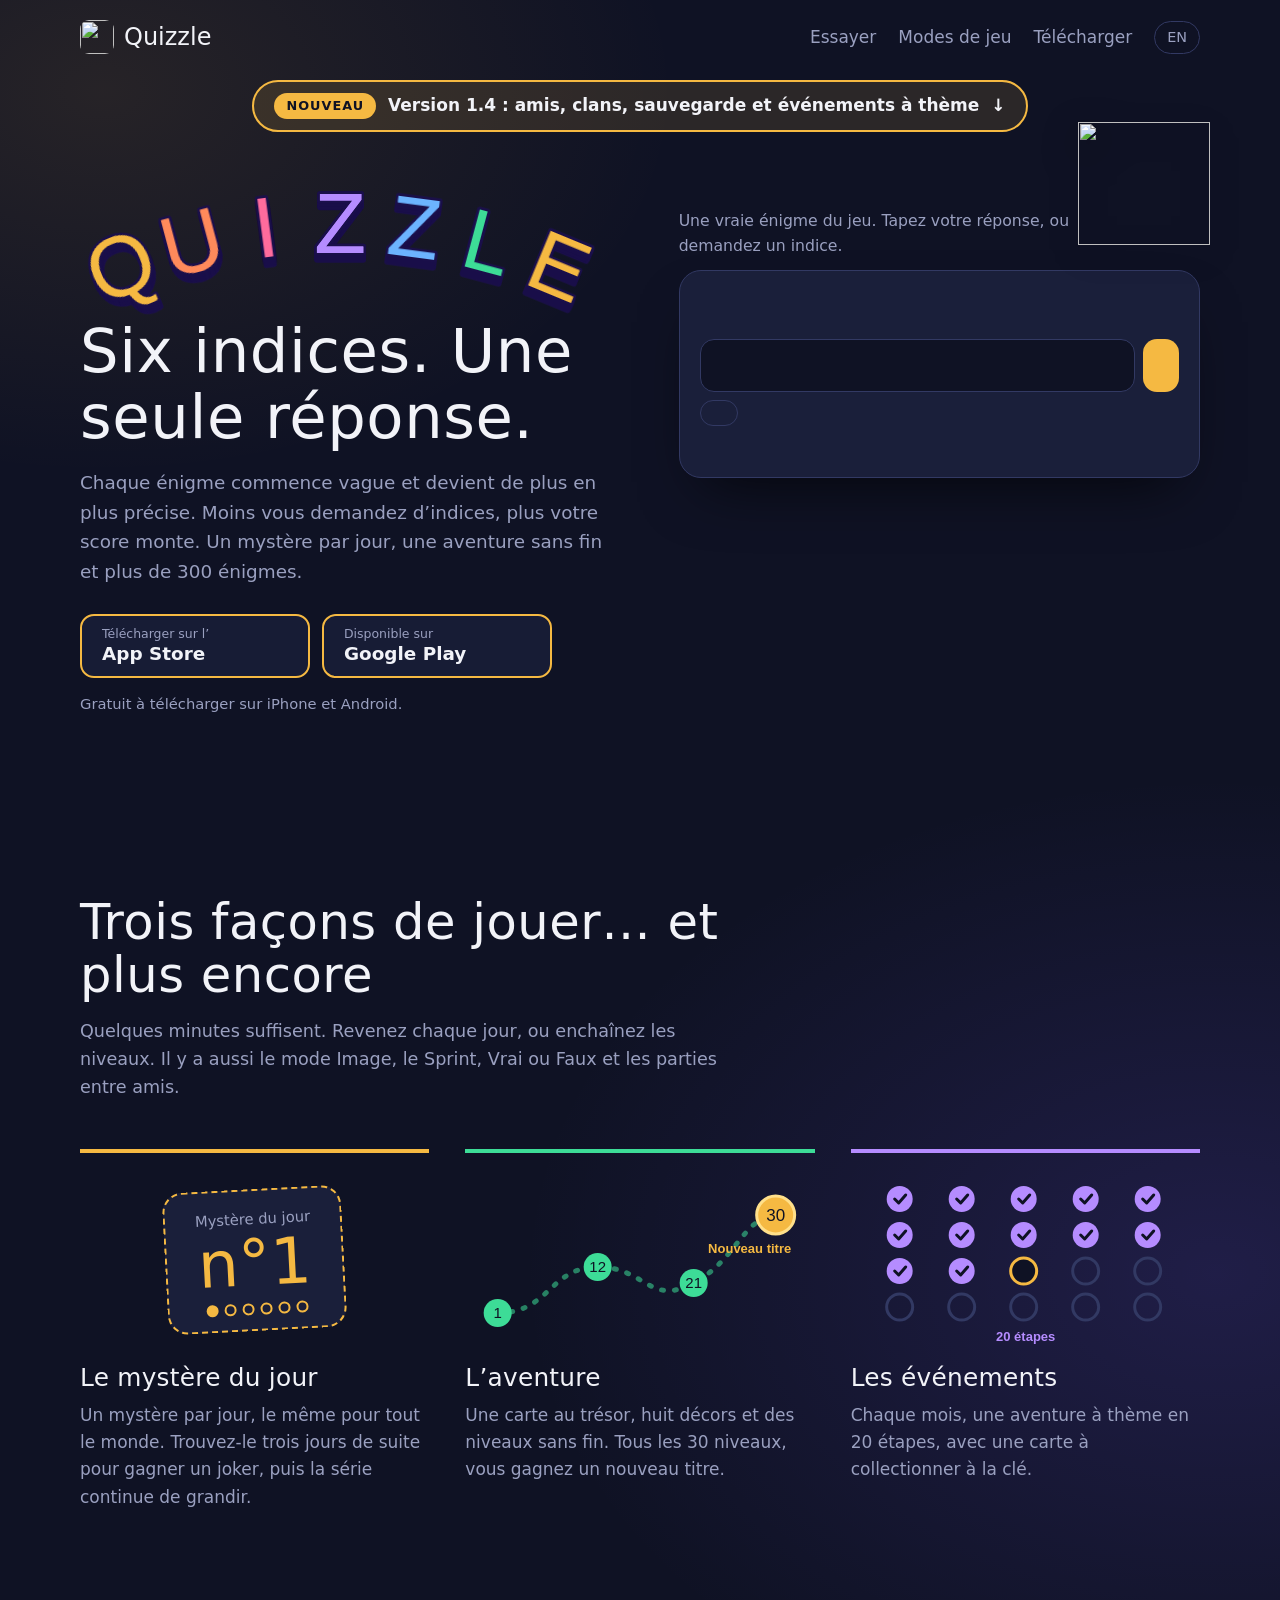
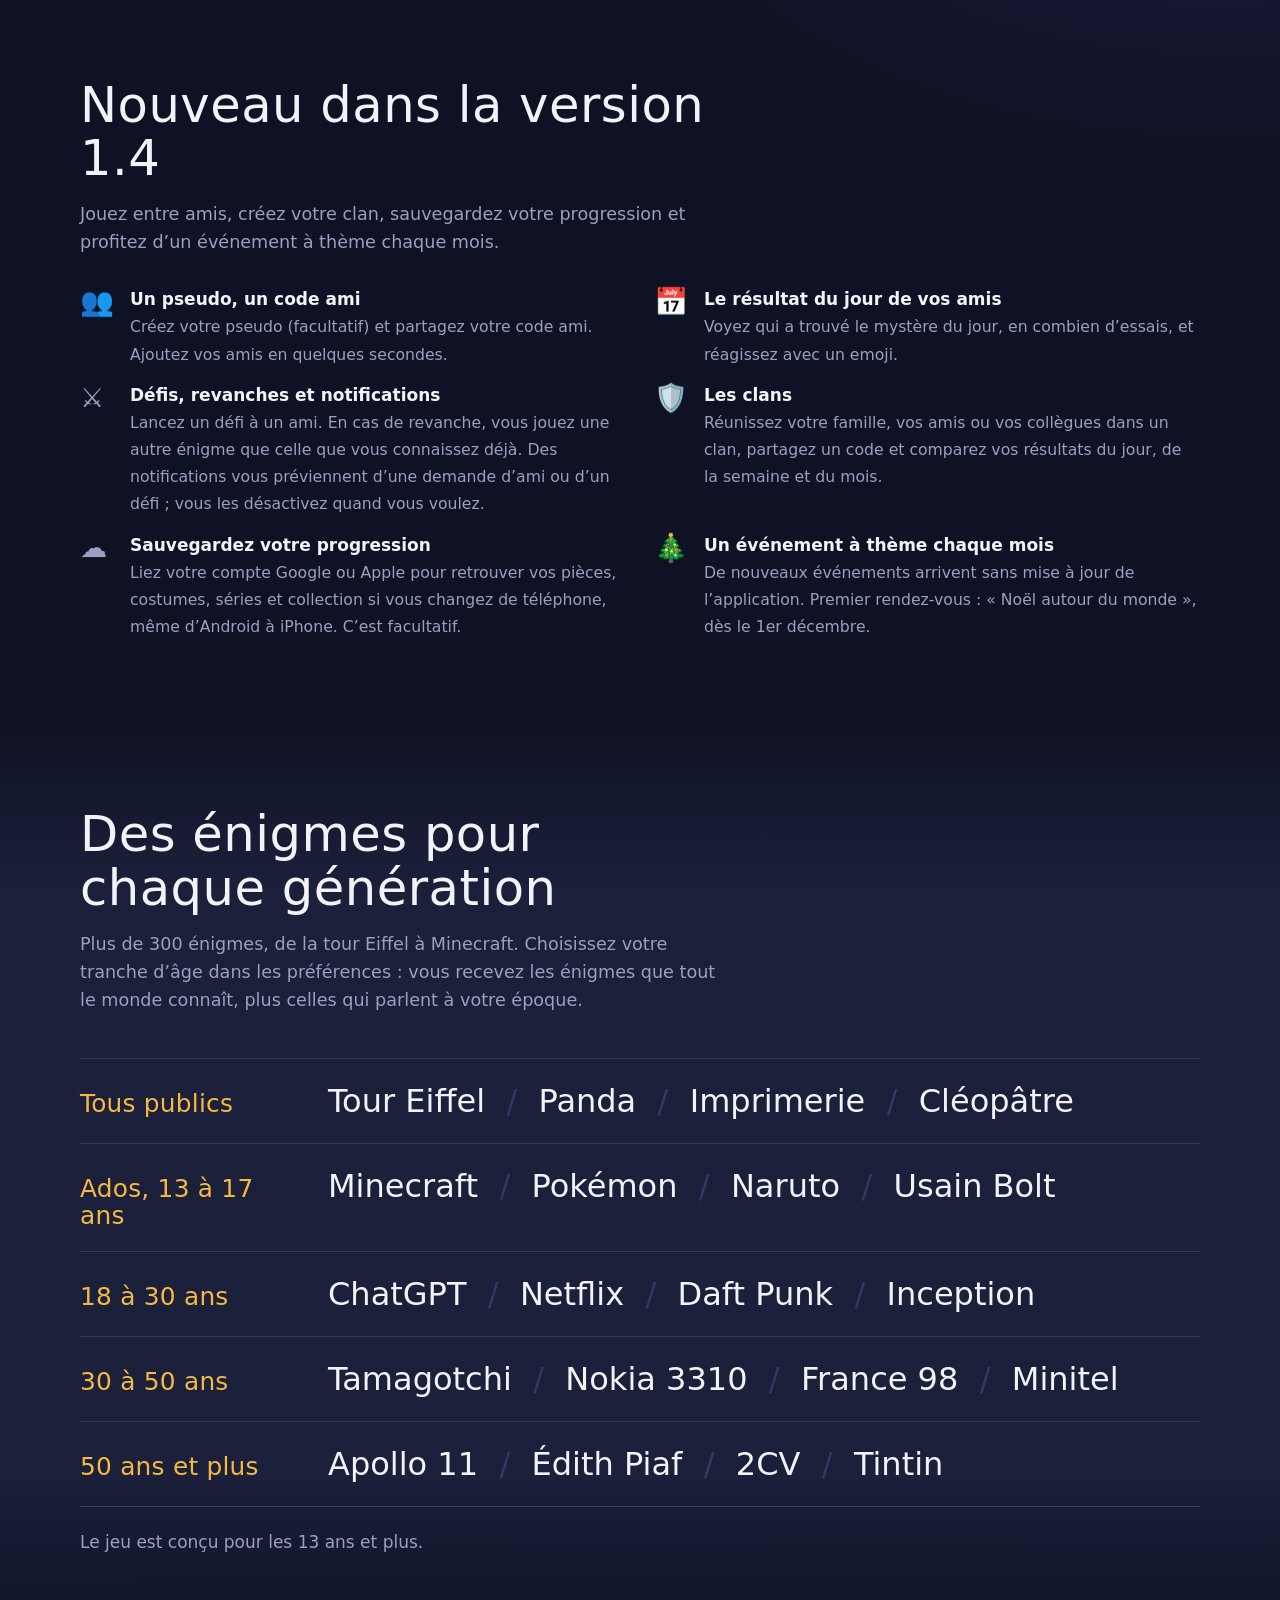
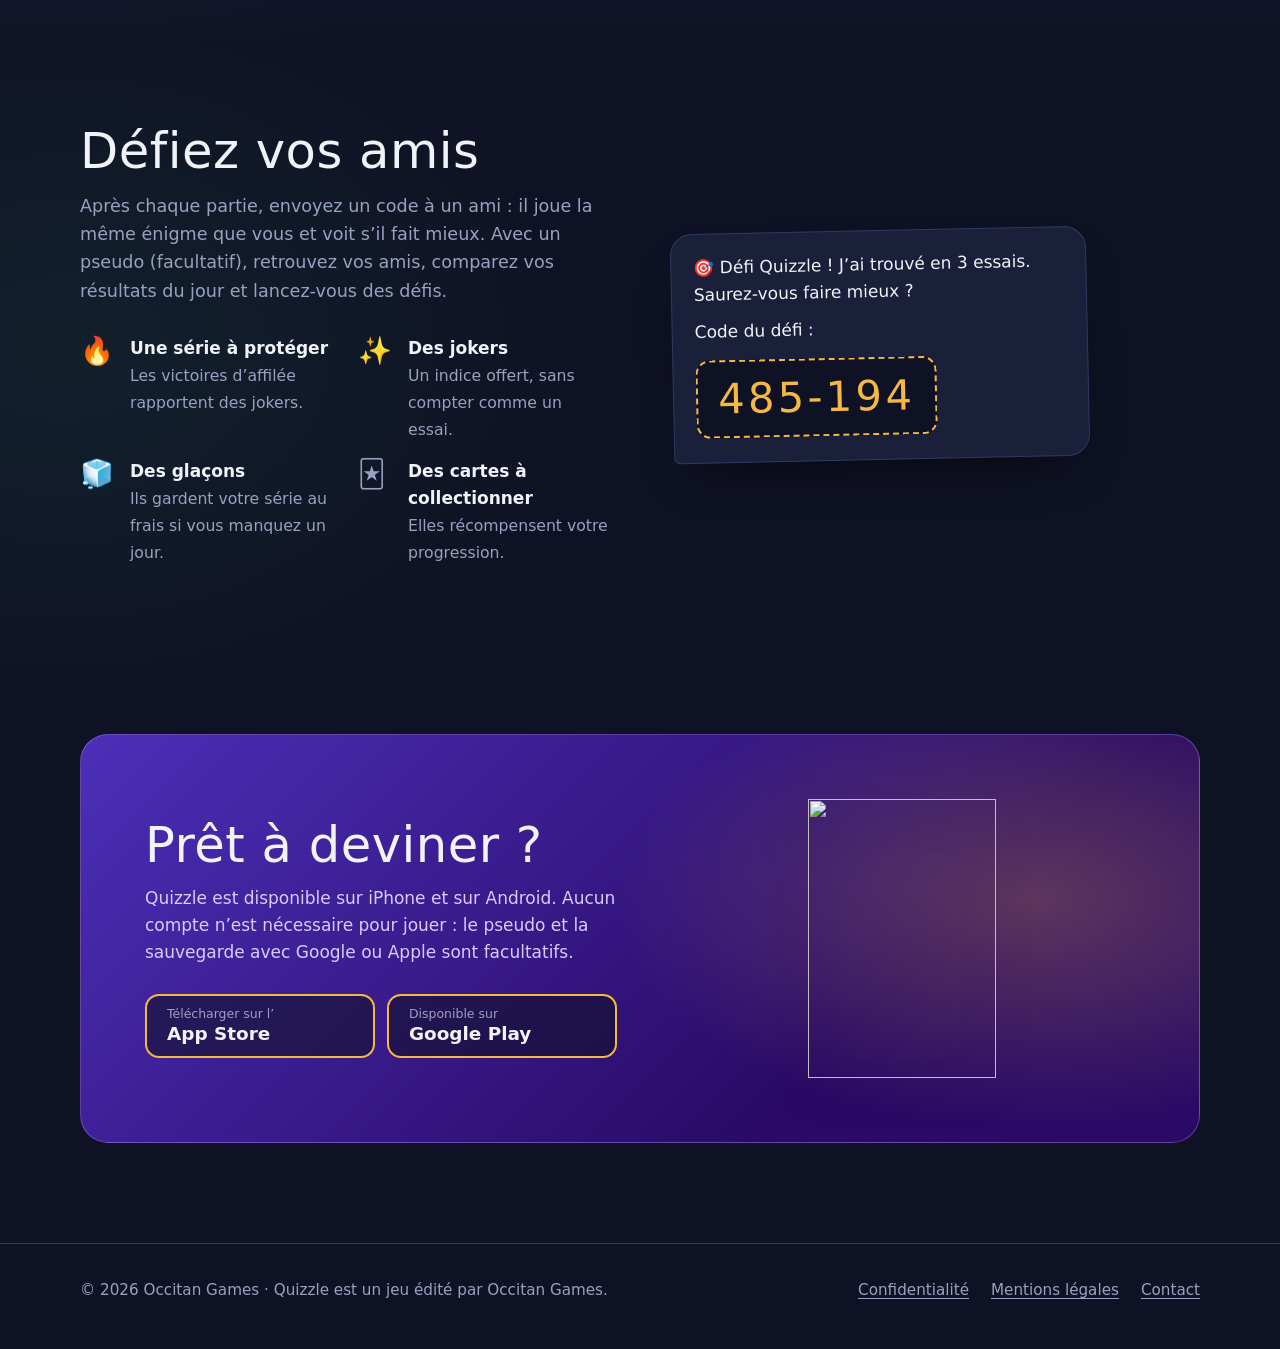
==== commit 2cbcf4d7: "Site : bandeau « Nouveau » pulsant en haut de page, lien vers la section des nouveautés 1.4 (FR/EN) " ====
--- a/site/index.html
+++ b/site/index.html
@@ -28,6 +28,7 @@
 <nav class="nav" aria-label="Navigation"><a class="lien-nav" href="#essai">Essayer</a><a class="lien-nav" href="#modes">Modes de jeu</a><a class="lien-nav" href="#telecharger">Télécharger</a><a class="langue" href="en/" hreflang="en" lang="en" aria-label="English version">EN</a></nav>
 </div></header>
 <main id="contenu">
+<a class="bandeau-nouv" href="#nouveautes"><span class="pastille-nouv">Nouveau</span><span>Version 1.4 : amis, clans, sauvegarde et événements à thème</span><span aria-hidden="true">↓</span></a>
 <section class="heros"><div class="conteneur">
 <div>
 <svg class="mot-marque" viewBox="-24 0 688 190" role="img" aria-label="Quizzle"><g transform="translate(44.9 166.6) rotate(-22.46)"><g class="lettre" style="--i:0" text-anchor="middle" font-family="Lilita One, sans-serif" font-size="112"><text y="10" fill="#7a5c21" stroke="#1A0F4A" stroke-width="7" stroke-linejoin="round">Q</text><text y="9" fill="#7d5f22" stroke="#1A0F4A" stroke-width="7" stroke-linejoin="round">Q</text><text y="8" fill="#806123" stroke="#1A0F4A" stroke-width="7" stroke-linejoin="round">Q</text><text y="7" fill="#836323" stroke="#1A0F4A" stroke-width="7" stroke-linejoin="round">Q</text><text y="6" fill="#866524" stroke="#1A0F4A" stroke-width="7" stroke-linejoin="round">Q</text><text y="5" fill="#896825" stroke="#1A0F4A" stroke-width="7" stroke-linejoin="round">Q</text><text y="4" fill="#8c6a26" stroke="#1A0F4A" stroke-width="7" stroke-linejoin="round">Q</text><text y="3" fill="#8f6c27" stroke="#1A0F4A" stroke-width="7" stroke-linejoin="round">Q</text><text y="2" fill="#926e27" stroke="#1A0F4A" stroke-width="7" stroke-linejoin="round">Q</text><text y="1" fill="#957028" stroke="#1A0F4A" stroke-width="7" stroke-linejoin="round">Q</text><text fill="#F5B942" stroke="#1A0F4A" stroke-width="7" stroke-linejoin="round" paint-order="stroke">Q</text><text fill="#F5B942" stroke="none">Q</text></g></g><g transform="translate(134.0 136.4) rotate(-14.97)"><g class="lettre" style="--i:1" text-anchor="middle" font-family="Lilita One, sans-serif" font-size="112"><text y="10" fill="#80452e" stroke="#1A0F4A" stroke-width="7" stroke-linejoin="round">U</text><text y="9" fill="#83472f" stroke="#1A0F4A" stroke-width="7" stroke-linejoin="round">U</text><text y="8" fill="#864830" stroke="#1A0F4A" stroke-width="7" stroke-linejoin="round">U</text><text y="7" fill="#894a31" stroke="#1A0F4A" stroke-width="7" stroke-linejoin="round">U</text><text y="6" fill="#8c4c32" stroke="#1A0F4A" stroke-width="7" stroke-linejoin="round">U</text><text y="5" fill="#8f4d33" stroke="#1A0F4A" stroke-width="7" stroke-linejoin="round">U</text><text y="4" fill="#924f34" stroke="#1A0F4A" stroke-width="7" stroke-linejoin="round">U</text><text y="3" fill="#955135" stroke="#1A0F4A" stroke-width="7" stroke-linejoin="round">U</text><text y="2" fill="#985236" stroke="#1A0F4A" stroke-width="7" stroke-linejoin="round">U</text><text y="1" fill="#9b5437" stroke="#1A0F4A" stroke-width="7" stroke-linejoin="round">U</text><text fill="#FF8A5B" stroke="#1A0F4A" stroke-width="7" stroke-linejoin="round" paint-order="stroke">U</text><text fill="#FF8A5B" stroke="none">U</text></g></g><g transform="translate(226.2 118.1) rotate(-7.49)"><g class="lettre" style="--i:2" text-anchor="middle" font-family="Lilita One, sans-serif" font-size="112"><text y="10" fill="#80364e" stroke="#1A0F4A" stroke-width="7" stroke-linejoin="round">I</text><text y="9" fill="#833750" stroke="#1A0F4A" stroke-width="7" stroke-linejoin="round">I</text><text y="8" fill="#863852" stroke="#1A0F4A" stroke-width="7" stroke-linejoin="round">I</text><text y="7" fill="#893954" stroke="#1A0F4A" stroke-width="7" stroke-linejoin="round">I</text><text y="6" fill="#8c3b56" stroke="#1A0F4A" stroke-width="7" stroke-linejoin="round">I</text><text y="5" fill="#8f3c58" stroke="#1A0F4A" stroke-width="7" stroke-linejoin="round">I</text><text y="4" fill="#923d5a" stroke="#1A0F4A" stroke-width="7" stroke-linejoin="round">I</text><text y="3" fill="#953e5c" stroke="#1A0F4A" stroke-width="7" stroke-linejoin="round">I</text><text y="2" fill="#98405e" stroke="#1A0F4A" stroke-width="7" stroke-linejoin="round">I</text><text y="1" fill="#9b415f" stroke="#1A0F4A" stroke-width="7" stroke-linejoin="round">I</text><text fill="#FF6B9D" stroke="#1A0F4A" stroke-width="7" stroke-linejoin="round" paint-order="stroke">I</text><text fill="#FF6B9D" stroke="none">I</text></g></g><g transform="translate(320.0 112.0) rotate(0.00)"><g class="lettre" style="--i:3" text-anchor="middle" font-family="Lilita One, sans-serif" font-size="112"><text y="10" fill="#5a4680" stroke="#1A0F4A" stroke-width="7" stroke-linejoin="round">Z</text><text y="9" fill="#5d4883" stroke="#1A0F4A" stroke-width="7" stroke-linejoin="round">Z</text><text y="8" fill="#5f4986" stroke="#1A0F4A" stroke-width="7" stroke-linejoin="round">Z</text><text y="7" fill="#614b89" stroke="#1A0F4A" stroke-width="7" stroke-linejoin="round">Z</text><text y="6" fill="#634d8c" stroke="#1A0F4A" stroke-width="7" stroke-linejoin="round">Z</text><text y="5" fill="#654e8f" stroke="#1A0F4A" stroke-width="7" stroke-linejoin="round">Z</text><text y="4" fill="#685092" stroke="#1A0F4A" stroke-width="7" stroke-linejoin="round">Z</text><text y="3" fill="#6a5295" stroke="#1A0F4A" stroke-width="7" stroke-linejoin="round">Z</text><text y="2" fill="#6c5398" stroke="#1A0F4A" stroke-width="7" stroke-linejoin="round">Z</text><text y="1" fill="#6e559b" stroke="#1A0F4A" stroke-width="7" stroke-linejoin="round">Z</text><text fill="#B58CFF" stroke="#1A0F4A" stroke-width="7" stroke-linejoin="round" paint-order="stroke">Z</text><text fill="#B58CFF" stroke="none">Z</text></g></g><g transform="translate(413.8 118.1) rotate(7.49)"><g class="lettre" style="--i:4" text-anchor="middle" font-family="Lilita One, sans-serif" font-size="112"><text y="10" fill="#365a80" stroke="#1A0F4A" stroke-width="7" stroke-linejoin="round">Z</text><text y="9" fill="#375c83" stroke="#1A0F4A" stroke-width="7" stroke-linejoin="round">Z</text><text y="8" fill="#395e86" stroke="#1A0F4A" stroke-width="7" stroke-linejoin="round">Z</text><text y="7" fill="#3a6089" stroke="#1A0F4A" stroke-width="7" stroke-linejoin="round">Z</text><text y="6" fill="#3b638c" stroke="#1A0F4A" stroke-width="7" stroke-linejoin="round">Z</text><text y="5" fill="#3c658f" stroke="#1A0F4A" stroke-width="7" stroke-linejoin="round">Z</text><text y="4" fill="#3e6792" stroke="#1A0F4A" stroke-width="7" stroke-linejoin="round">Z</text><text y="3" fill="#3f6995" stroke="#1A0F4A" stroke-width="7" stroke-linejoin="round">Z</text><text y="2" fill="#406b98" stroke="#1A0F4A" stroke-width="7" stroke-linejoin="round">Z</text><text y="1" fill="#426d9b" stroke="#1A0F4A" stroke-width="7" stroke-linejoin="round">Z</text><text fill="#6CB4FF" stroke="#1A0F4A" stroke-width="7" stroke-linejoin="round" paint-order="stroke">Z</text><text fill="#6CB4FF" stroke="none">Z</text></g></g><g transform="translate(506.0 136.4) rotate(14.97)"><g class="lettre" style="--i:5" text-anchor="middle" font-family="Lilita One, sans-serif" font-size="112"><text y="10" fill="#1e6e4c" stroke="#1A0F4A" stroke-width="7" stroke-linejoin="round">L</text><text y="9" fill="#1f714d" stroke="#1A0F4A" stroke-width="7" stroke-linejoin="round">L</text><text y="8" fill="#20734f" stroke="#1A0F4A" stroke-width="7" stroke-linejoin="round">L</text><text y="7" fill="#217651" stroke="#1A0F4A" stroke-width="7" stroke-linejoin="round">L</text><text y="6" fill="#217953" stroke="#1A0F4A" stroke-width="7" stroke-linejoin="round">L</text><text y="5" fill="#227b55" stroke="#1A0F4A" stroke-width="7" stroke-linejoin="round">L</text><text y="4" fill="#237e56" stroke="#1A0F4A" stroke-width="7" stroke-linejoin="round">L</text><text y="3" fill="#248058" stroke="#1A0F4A" stroke-width="7" stroke-linejoin="round">L</text><text y="2" fill="#24835a" stroke="#1A0F4A" stroke-width="7" stroke-linejoin="round">L</text><text y="1" fill="#25865c" stroke="#1A0F4A" stroke-width="7" stroke-linejoin="round">L</text><text fill="#3DDC97" stroke="#1A0F4A" stroke-width="7" stroke-linejoin="round" paint-order="stroke">L</text><text fill="#3DDC97" stroke="none">L</text></g></g><g transform="translate(595.1 166.6) rotate(22.46)"><g class="lettre" style="--i:6" text-anchor="middle" font-family="Lilita One, sans-serif" font-size="112"><text y="10" fill="#7a5c21" stroke="#1A0F4A" stroke-width="7" stroke-linejoin="round">E</text><text y="9" fill="#7d5f22" stroke="#1A0F4A" stroke-width="7" stroke-linejoin="round">E</text><text y="8" fill="#806123" stroke="#1A0F4A" stroke-width="7" stroke-linejoin="round">E</text><text y="7" fill="#836323" stroke="#1A0F4A" stroke-width="7" stroke-linejoin="round">E</text><text y="6" fill="#866524" stroke="#1A0F4A" stroke-width="7" stroke-linejoin="round">E</text><text y="5" fill="#896825" stroke="#1A0F4A" stroke-width="7" stroke-linejoin="round">E</text><text y="4" fill="#8c6a26" stroke="#1A0F4A" stroke-width="7" stroke-linejoin="round">E</text><text y="3" fill="#8f6c27" stroke="#1A0F4A" stroke-width="7" stroke-linejoin="round">E</text><text y="2" fill="#926e27" stroke="#1A0F4A" stroke-width="7" stroke-linejoin="round">E</text><text y="1" fill="#957028" stroke="#1A0F4A" stroke-width="7" stroke-linejoin="round">E</text><text fill="#F5B942" stroke="#1A0F4A" stroke-width="7" stroke-linejoin="round" paint-order="stroke">E</text><text fill="#F5B942" stroke="none">E</text></g></g></svg>
--- a/site/assets/style.css
+++ b/site/assets/style.css
@@ -0,0 +1,201 @@
+@font-face { font-family: 'Lilita One'; font-style: normal; font-weight: 400; font-display: swap; src: url('../fonts/lilita-one-latin-400-normal.woff2') format('woff2'); unicode-range: U+0000-00FF, U+0131, U+0152-0153, U+02BB-02BC, U+02C6, U+02DA, U+02DC, U+2000-206F, U+20AC, U+2122, U+2191, U+2193, U+2212, U+2215, U+FEFF, U+FFFD; }
+@font-face { font-family: 'Lilita One'; font-style: normal; font-weight: 400; font-display: swap; src: url('../fonts/lilita-one-latin-ext-400-normal.woff2') format('woff2'); unicode-range: U+0100-02AF, U+0304, U+0308, U+0329, U+1E00-1EFF, U+2020, U+20A0-20AB, U+20AD-20CF, U+2113, U+2C60-2C7F, U+A720-A7FF; }
+@font-face { font-family: 'DM Sans'; font-style: normal; font-weight: 400; font-display: swap; src: url('../fonts/dm-sans-latin-400-normal.woff2') format('woff2'); }
+@font-face { font-family: 'DM Sans'; font-style: normal; font-weight: 500; font-display: swap; src: url('../fonts/dm-sans-latin-500-normal.woff2') format('woff2'); }
+@font-face { font-family: 'DM Sans'; font-style: normal; font-weight: 700; font-display: swap; src: url('../fonts/dm-sans-latin-700-normal.woff2') format('woff2'); }
+
+:root {
+  --fond: #0F1224;
+  --carte: #1A1F3A;
+  --carte-claire: #252B4D;
+  --texte: #F2F3F8;
+  --texte-2: #9AA0C0;
+  --accent: #F5B942;
+  --succes: #3DDC97;
+  --erreur: #FF6B6B;
+  --bordure: #323963;
+  --violet: #7A58F0;
+  --violet-fonce: #2A0A66;
+  --rayon: 14px;
+  --titre: 'Lilita One', 'Arial Rounded MT Bold', system-ui, sans-serif;
+  --corps: 'DM Sans', system-ui, -apple-system, 'Segoe UI', sans-serif;
+}
+
+*, *::before, *::after { box-sizing: border-box; }
+html { scroll-behavior: smooth; -webkit-text-size-adjust: 100%; }
+body {
+  margin: 0;
+  background-color: var(--fond);
+  background-image:
+    radial-gradient(60rem 40rem at 8% 2%, rgba(245,185,66,0.10), transparent 60%),
+    radial-gradient(70rem 50rem at 95% 28%, rgba(120,90,255,0.16), transparent 62%),
+    radial-gradient(55rem 40rem at 5% 78%, rgba(61,220,151,0.07), transparent 60%);
+  background-repeat: no-repeat;
+  color: var(--texte);
+  font-family: var(--corps);
+  font-size: 1.0625rem;
+  line-height: 1.6;
+}
+img, svg { max-width: 100%; display: block; }
+a { color: var(--accent); text-underline-offset: 3px; }
+a:hover { color: #FFD27A; }
+:focus-visible { outline: 3px solid var(--accent); outline-offset: 3px; border-radius: 6px; }
+.sr-only { position: absolute; width: 1px; height: 1px; overflow: hidden; clip: rect(0 0 0 0); white-space: nowrap; }
+.saut { position: absolute; left: -999px; top: 8px; background: var(--accent); color: #1B1B1B; padding: 8px 14px; border-radius: 8px; z-index: 20; }
+.saut:focus { left: 8px; }
+
+h1, h2, h3 { font-family: var(--titre); font-weight: 400; line-height: 1.08; margin: 0; letter-spacing: 0.01em; }
+h2 { font-size: clamp(2rem, 4.6vw, 3.1rem); }
+h3 { font-size: 1.55rem; }
+p { margin: 0; }
+
+.conteneur { width: min(1120px, 100% - 40px); margin-inline: auto; }
+
+/* En-tête */
+.entete { padding: 18px 0; }
+.entete .conteneur { display: flex; align-items: center; justify-content: space-between; gap: 16px; }
+.marque { font-family: var(--titre); font-size: 1.5rem; color: var(--texte); text-decoration: none; display: inline-flex; align-items: center; gap: 10px; }
+.marque img { width: 34px; height: 34px; border-radius: 9px; }
+.nav { display: flex; align-items: center; gap: 22px; font-weight: 500; }
+.nav a { color: var(--texte-2); text-decoration: none; }
+.nav a:hover { color: var(--texte); }
+.langue { border: 1.5px solid var(--bordure); border-radius: 999px; padding: 4px 12px; font-size: 0.9rem; }
+@media (max-width: 640px) { .nav .lien-nav { display: none; } }
+
+/* Héros */
+.heros { padding: clamp(10px, 3vw, 36px) 0 clamp(48px, 8vw, 96px); }
+.heros .conteneur { display: grid; gap: 40px; grid-template-columns: 1fr; align-items: center; }
+@media (min-width: 960px) { .heros .conteneur { grid-template-columns: 1.02fr 0.98fr; gap: 56px; align-items: start; } .essai { margin-top: 40px; } }
+.mot-marque { width: min(520px, 100%); margin: 0 0 8px; overflow: visible; }
+.mot-marque .lettre { transform-box: fill-box; transform-origin: 50% 80%; animation: arrivee 0.7s cubic-bezier(.2,1.5,.4,1) both; animation-delay: calc(var(--i) * 85ms + 150ms); }
+@keyframes arrivee { from { transform: translateY(-28px) scale(0.6); opacity: 0; } to { transform: none; opacity: 1; } }
+.heros h1 { font-size: clamp(2.3rem, 5.4vw, 3.8rem); max-width: 14ch; }
+.chapeau { color: var(--texte-2); font-size: 1.15rem; max-width: 34em; margin-top: 18px; }
+.boutiques { display: flex; flex-wrap: wrap; gap: 12px; margin-top: 28px; }
+.boutique { display: inline-flex; flex-direction: column; justify-content: center; flex: 1 1 150px; max-width: 230px; padding: 11px 20px; border-radius: var(--rayon); border: 2px solid var(--bordure); background: rgba(26,31,58,0.82); color: var(--texte); text-decoration: none; }
+.boutique small { color: var(--texte-2); font-size: 0.78rem; line-height: 1.2; }
+.boutique strong { font-size: 1.15rem; line-height: 1.25; }
+a.boutique { border-color: var(--accent); }
+a.boutique:hover { background: var(--carte-claire); color: var(--texte); }
+.boutique[aria-disabled="true"] { cursor: default; opacity: 0.85; }
+.note-bientot { color: var(--texte-2); font-size: 0.92rem; margin-top: 14px; }
+
+/* Énigme à essayer */
+.essai { position: relative; }
+.essai-intro { color: var(--texte-2); font-size: 0.98rem; margin-bottom: 12px; padding-right: 120px; min-height: 3.2em; }
+.mascotte-coin { position: absolute; width: 132px; right: -10px; top: -86px; pointer-events: none; filter: drop-shadow(0 10px 18px rgba(0,0,0,0.45)); z-index: 2; }
+@media (max-width: 520px) { .mascotte-coin { width: 96px; top: -62px; right: 0; } }
+.enigme { background: var(--carte); border: 1.5px solid var(--bordure); border-radius: 22px; padding: 22px 20px 20px; box-shadow: 0 28px 60px -24px rgba(0,0,0,0.7); position: relative; z-index: 1; }
+.enigme-cat { color: var(--accent); font-weight: 700; font-size: 0.95rem; margin-bottom: 12px; }
+.indices { list-style: none; margin: 0; padding: 0; display: grid; gap: 8px; }
+.indice { display: grid; grid-template-columns: 30px 1fr; gap: 12px; align-items: start; background: var(--carte-claire); border: 1px solid var(--bordure); border-radius: 12px; padding: 10px 14px 10px 10px; animation: glisse 0.45s cubic-bezier(.2,.9,.3,1) both; }
+.indice b { font-family: var(--titre); font-weight: 400; background: var(--accent); color: #1B1B1B; width: 30px; height: 30px; border-radius: 50%; display: grid; place-items: center; font-size: 1rem; }
+.indice span { padding-top: 3px; }
+@keyframes glisse { from { opacity: 0; transform: translateX(-14px); } to { opacity: 1; transform: none; } }
+.pastilles { display: flex; flex-wrap: wrap; gap: 6px; margin-top: 12px; min-height: 8px; }
+.pastille { font-size: 0.88rem; border: 1px solid var(--bordure); border-radius: 999px; padding: 3px 12px; color: var(--texte-2); }
+.pastille.ok { color: var(--succes); border-color: var(--succes); background: rgba(61,220,151,0.12); }
+.pastille.passe { color: var(--accent); border-color: var(--accent); }
+.saisie { display: flex; gap: 8px; margin-top: 14px; }
+.saisie input { flex: 1; min-width: 0; font: inherit; color: var(--texte); background: var(--fond); border: 1.5px solid var(--bordure); border-radius: var(--rayon); padding: 12px 14px; }
+.saisie input::placeholder { color: var(--texte-2); }
+.btn { font: inherit; font-weight: 700; border: 0; border-radius: var(--rayon); padding: 12px 18px; cursor: pointer; background: var(--accent); color: #1B1B1B; }
+.btn:hover { background: #FFD27A; }
+.btn-2 { background: transparent; color: var(--texte); border: 1.5px solid var(--bordure); }
+.btn-2:hover { background: var(--carte-claire); }
+.actions { display: flex; flex-wrap: wrap; gap: 8px; margin-top: 8px; align-items: center; }
+.message { min-height: 1.5em; margin-top: 8px; color: var(--erreur); font-size: 0.95rem; }
+.resultat { margin-top: 14px; border-radius: 14px; padding: 16px; border: 1.5px solid var(--succes); background: rgba(61,220,151,0.10); animation: glisse 0.45s both; }
+.resultat.perdu { border-color: var(--erreur); background: rgba(255,107,107,0.10); }
+.resultat h3 { font-size: 1.4rem; }
+.resultat .reponse { font-family: var(--titre); color: var(--accent); font-size: 1.9rem; margin: 4px 0 8px; }
+.resultat p { font-size: 0.98rem; }
+.resultat .btn { margin-top: 12px; }
+.secoue { animation: secoue 0.35s; }
+@keyframes secoue { 20%, 60% { transform: translateX(-6px); } 40%, 80% { transform: translateX(6px); } }
+
+/* Sections */
+section { padding: clamp(44px, 7vw, 84px) 0; }
+.intro-section { max-width: 40rem; }
+.intro-section p { color: var(--texte-2); margin-top: 14px; font-size: 1.1rem; }
+
+/* Modes de jeu */
+.modes { display: grid; gap: 44px; margin-top: 48px; grid-template-columns: 1fr; }
+@media (min-width: 860px) { .modes { grid-template-columns: repeat(3, 1fr); gap: 36px; } }
+.mode { border-top: 4px solid var(--c); padding-top: 22px; }
+.mode:nth-child(1) { --c: var(--accent); }
+.mode:nth-child(2) { --c: var(--succes); }
+.mode:nth-child(3) { --c: #B58CFF; }
+.mode .visuel { height: 170px; margin-bottom: 20px; }
+.mode p { color: var(--texte-2); margin-top: 10px; }
+.ticket { height: 100%; display: grid; place-items: center; }
+.ticket-corps { background: var(--carte); border: 2px dashed var(--accent); border-radius: 20px; padding: 16px 30px 14px; text-align: center; transform: rotate(-3deg); }
+.ticket-corps small { color: var(--texte-2); display: block; font-size: 0.92rem; }
+.ticket-corps strong { font-family: var(--titre); font-weight: 400; font-size: 4rem; line-height: 1; color: var(--accent); display: block; }
+.ticket-pips { display: flex; gap: 6px; justify-content: center; margin-top: 8px; }
+.ticket-pips i { width: 12px; height: 12px; border-radius: 50%; border: 2px solid var(--accent); }
+.ticket-pips i:first-child { background: var(--accent); }
+
+/* Âges */
+.ages-fond { background: linear-gradient(180deg, rgba(37,43,77,0.0), rgba(37,43,77,0.55) 18%, rgba(37,43,77,0.55) 82%, rgba(37,43,77,0)); }
+.ages { margin: 44px 0 0; padding: 0; list-style: none; border-top: 1px solid var(--bordure); }
+.ages li { display: grid; gap: 4px 28px; grid-template-columns: 1fr; padding: 22px 0; border-bottom: 1px solid var(--bordure); }
+@media (min-width: 760px) { .ages li { grid-template-columns: 220px 1fr; align-items: baseline; } }
+.ages h3 { color: var(--accent); }
+.ages .sujets { font-family: var(--titre); font-size: clamp(1.4rem, 3vw, 2rem); line-height: 1.25; color: var(--texte); }
+.ages .sujets span { color: var(--bordure); padding: 0 0.35em; }
+.ages-note { color: var(--texte-2); margin-top: 22px; }
+
+/* Entre amis */
+.amis { display: grid; gap: 44px; grid-template-columns: 1fr; align-items: center; }
+@media (min-width: 900px) { .amis { grid-template-columns: 1fr 1fr; gap: 64px; } }
+.bulle { background: var(--carte); border: 1.5px solid var(--bordure); border-radius: 22px 22px 22px 6px; padding: 20px 22px; max-width: 26rem; transform: rotate(-1.2deg); box-shadow: 0 24px 50px -26px rgba(0,0,0,0.75); }
+.bulle p + p { margin-top: 10px; }
+.code { display: inline-block; font-family: var(--titre); font-size: 2.6rem; letter-spacing: 0.08em; color: var(--accent); background: var(--fond); border: 2px dashed var(--accent); border-radius: 14px; padding: 4px 20px; margin: 4px 0; }
+.petits { display: grid; gap: 14px 28px; grid-template-columns: 1fr; margin-top: 30px; }
+@media (min-width: 560px) { .petits { grid-template-columns: 1fr 1fr; } }
+.petit { display: grid; grid-template-columns: 38px 1fr; gap: 12px; align-items: start; }
+.petit .emoji { font-size: 1.7rem; line-height: 1.2; }
+.petit strong { display: block; }
+.petit span { color: var(--texte-2); font-size: 0.98rem; }
+
+/* Appel final */
+.final { padding-bottom: clamp(56px, 9vw, 100px); }
+.final-corps { position: relative; overflow: hidden; border-radius: 28px; padding: clamp(32px, 6vw, 64px); background: radial-gradient(40rem 22rem at 85% 40%, rgba(245,185,66,0.25), transparent 65%), linear-gradient(135deg, #4B2FB8, var(--violet-fonce) 70%); border: 1.5px solid rgba(180,156,255,0.35); display: grid; gap: 28px; grid-template-columns: 1fr; align-items: center; }
+@media (min-width: 860px) { .final-corps { grid-template-columns: 1.2fr 0.8fr; } }
+.final-corps p { color: #D7CCFF; margin-top: 12px; max-width: 30em; }
+.final-corps .boutique { background: rgba(15,18,36,0.55); }
+.final-mascotte { width: min(300px, 70%); margin-inline: auto; filter: drop-shadow(0 18px 24px rgba(0,0,0,0.45)); }
+
+/* Pied */
+.pied { border-top: 1px solid var(--bordure); padding: 34px 0 46px; color: var(--texte-2); font-size: 0.95rem; }
+.pied .conteneur { display: flex; flex-wrap: wrap; justify-content: space-between; gap: 14px 28px; }
+.pied nav { display: flex; flex-wrap: wrap; gap: 8px 22px; }
+.pied a { color: var(--texte-2); }
+.pied a:hover { color: var(--texte); }
+
+/* Pages de texte */
+.page { padding: 28px 0 90px; }
+.page .conteneur { max-width: 46rem; }
+.page h1 { font-size: clamp(2.2rem, 5vw, 3.2rem); margin-bottom: 10px; }
+.page h2 { font-size: 1.7rem; margin: 40px 0 10px; }
+.page p, .page li { color: #D5D8EA; }
+.page p + p { margin-top: 12px; }
+.page ul { padding-left: 1.2em; margin: 10px 0; }
+.page li { margin: 6px 0; }
+.maj { color: var(--texte-2); }
+.a-completer { background: rgba(245,185,66,0.18); color: var(--accent); border-radius: 6px; padding: 0 6px; }
+
+@media (prefers-reduced-motion: reduce) {
+  html { scroll-behavior: auto; }
+  .mot-marque .lettre, .indice, .resultat, .secoue { animation: none; }
+}
+
+[hidden] { display: none !important; }
+
+/* Bandeau « Nouveau » vers la section des nouveautés (pulsation douce) */
+.bandeau-nouv { display: flex; align-items: center; justify-content: center; gap: 12px; flex-wrap: wrap; width: fit-content; max-width: calc(100% - 32px); margin: 6px auto 0; padding: 10px 20px; border: 2px solid var(--accent); border-radius: 999px; background: rgba(245, 185, 66, 0.12); color: var(--texte); font-weight: 600; text-align: center; text-decoration: none; animation: pulse-nouv 2s ease-in-out infinite; }
+.bandeau-nouv:hover { background: rgba(245, 185, 66, 0.25); }
+.pastille-nouv { padding: 3px 12px; border-radius: 999px; background: var(--accent); color: var(--fond); font-size: 0.8rem; font-weight: 800; letter-spacing: 0.08em; text-transform: uppercase; }
+@keyframes pulse-nouv { 0%, 100% { box-shadow: 0 0 0 0 rgba(245, 185, 66, 0.55); } 50% { box-shadow: 0 0 0 12px rgba(245, 185, 66, 0); } }
+@media (prefers-reduced-motion: reduce) { .bandeau-nouv { animation: none; } }
